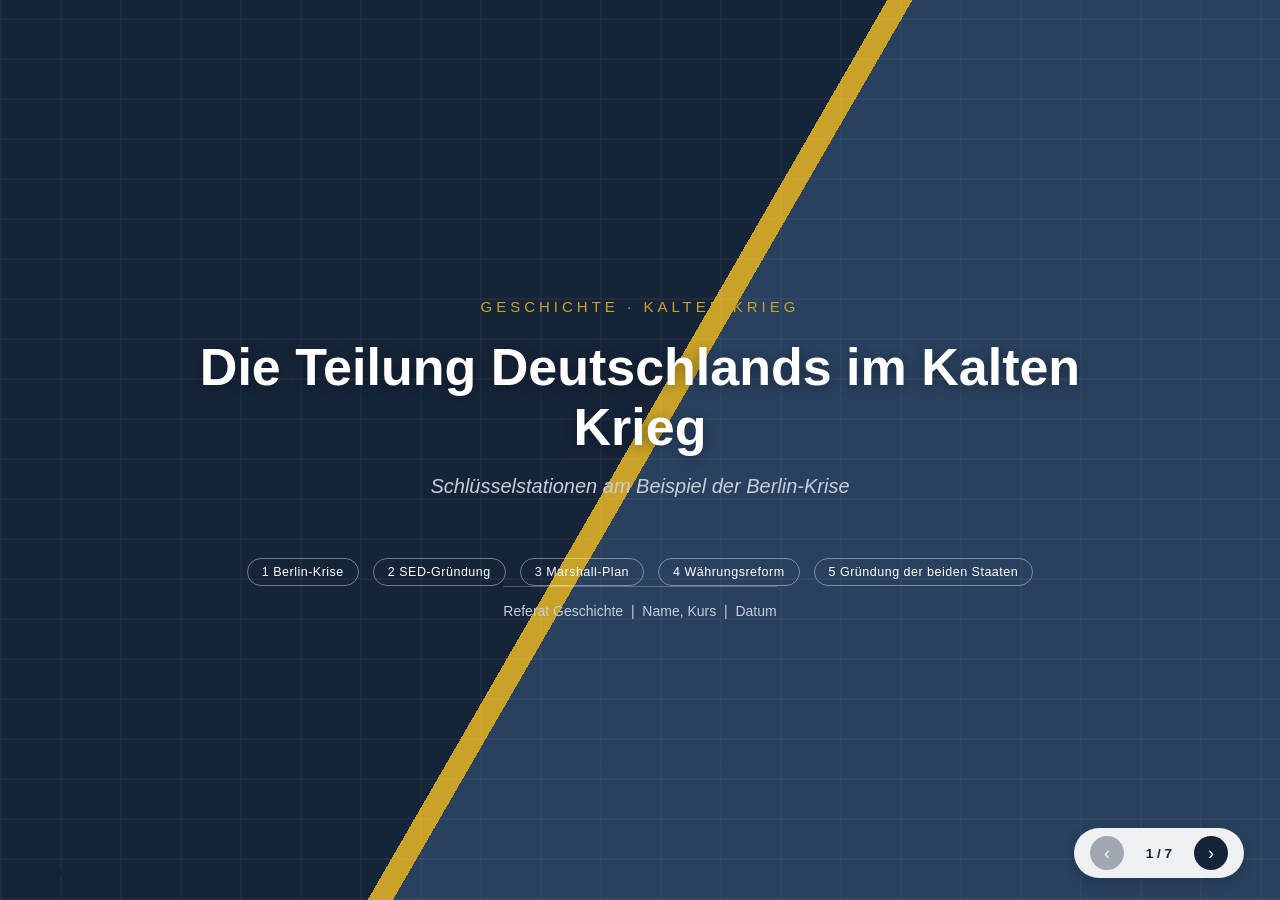
==== berlin-krise-praesentation.html @ c0ab1f92 "HTML-Präsentation zur Teilung Deutschlands / Berlin-Krise hinzufügen 7 Folien: Titel, Berlin-Krise a" ====
<!DOCTYPE html>
<html lang="de">
<head>
<meta charset="UTF-8">
<meta name="viewport" content="width=device-width, initial-scale=1.0">
<title>Die Teilung Deutschlands im Kalten Krieg</title>
<style>
  :root {
    --navy: #16243a;
    --navy-dark: #0d1626;
    --navy-light: #29405e;
    --grey: #eef1f5;
    --grey-mid: #c7ced9;
    --white: #ffffff;
    --gold: #c9a227;
    --red: #8c2f2f;
    --text-dark: #1c2733;
  }

  * { box-sizing: border-box; }

  html, body {
    margin: 0;
    padding: 0;
    height: 100%;
    font-family: "Segoe UI", "Helvetica Neue", Arial, sans-serif;
    background: var(--navy-dark);
    color: var(--text-dark);
    overflow: hidden;
  }

  .deck {
    position: relative;
    width: 100vw;
    height: 100vh;
  }

  .slide {
    position: absolute;
    inset: 0;
    display: none;
    flex-direction: column;
    background: var(--grey);
    padding: 0;
  }

  .slide.active {
    display: flex;
  }

  .slide-inner {
    flex: 1;
    display: flex;
    flex-direction: column;
    padding: 56px 80px 40px;
    overflow-y: auto;
  }

  /* ---------- Kicker / header ---------- */
  .kicker {
    font-size: 14px;
    letter-spacing: 3px;
    font-weight: 700;
    color: var(--gold);
    text-transform: uppercase;
    margin-bottom: 10px;
  }

  h1.slide-title {
    font-size: 36px;
    color: var(--navy);
    margin: 0 0 6px 0;
    font-weight: 700;
    border-left: 6px solid var(--gold);
    padding-left: 18px;
  }

  .subtitle {
    font-size: 17px;
    color: var(--navy-light);
    margin: 4px 0 28px 24px;
    font-style: italic;
  }

  .overview {
    font-size: 16.5px;
    line-height: 1.6;
    color: var(--text-dark);
    max-width: 980px;
    margin: 0 0 28px 0;
    background: var(--white);
    border-left: 4px solid var(--navy);
    padding: 18px 24px;
    border-radius: 4px;
    box-shadow: 0 2px 8px rgba(0,0,0,0.06);
  }

  /* ---------- Card grid ---------- */
  .card-grid {
    display: grid;
    grid-template-columns: repeat(2, 1fr);
    gap: 18px;
    flex: 1;
  }

  .card {
    background: var(--white);
    border-radius: 6px;
    padding: 18px 22px;
    box-shadow: 0 2px 10px rgba(0,0,0,0.08);
    border-top: 4px solid var(--navy);
  }

  .card h3 {
    margin: 0 0 10px 0;
    font-size: 18px;
    color: var(--navy);
    display: flex;
    align-items: center;
    gap: 8px;
  }

  .card h3::before {
    content: "";
    width: 8px;
    height: 8px;
    background: var(--gold);
    border-radius: 50%;
    flex-shrink: 0;
  }

  .card ul {
    margin: 0;
    padding-left: 18px;
    font-size: 14.5px;
    line-height: 1.55;
    color: var(--text-dark);
  }

  .card li { margin-bottom: 6px; }

  /* ---------- Title slide ---------- */
  #slide-1 .slide-inner {
    justify-content: center;
    align-items: center;
    text-align: center;
    position: relative;
    background: linear-gradient(120deg, var(--navy) 0%, var(--navy) 49.3%, var(--gold) 49.3%, var(--gold) 50.7%, var(--navy-light) 50.7%, var(--navy-light) 100%);
    color: var(--white);
    overflow: hidden;
  }

  #slide-1 .wall-deco {
    position: absolute;
    inset: 0;
    background-image:
      repeating-linear-gradient(0deg, rgba(255,255,255,0.04) 0px, rgba(255,255,255,0.04) 2px, transparent 2px, transparent 40px),
      repeating-linear-gradient(90deg, rgba(255,255,255,0.03) 0px, rgba(255,255,255,0.03) 2px, transparent 2px, transparent 60px);
    pointer-events: none;
  }

  #slide-1 .eyebrow {
    font-size: 15px;
    letter-spacing: 4px;
    text-transform: uppercase;
    color: var(--gold);
    margin-bottom: 22px;
    z-index: 1;
  }

  #slide-1 h1 {
    font-size: 52px;
    margin: 0 0 18px 0;
    font-weight: 800;
    max-width: 900px;
    z-index: 1;
    text-shadow: 0 2px 12px rgba(0,0,0,0.35);
  }

  #slide-1 .deck-subtitle {
    font-size: 20px;
    color: var(--grey-mid);
    margin-bottom: 50px;
    font-style: italic;
    z-index: 1;
  }

  #slide-1 .meta {
    font-size: 14px;
    color: var(--grey-mid);
    border-top: 1px solid rgba(255,255,255,0.25);
    padding-top: 16px;
    z-index: 1;
  }

  #slide-1 .stations-preview {
    display: flex;
    gap: 14px;
    margin-top: 10px;
    z-index: 1;
    flex-wrap: wrap;
    justify-content: center;
  }

  #slide-1 .stations-preview span {
    border: 1px solid rgba(255,255,255,0.4);
    padding: 6px 14px;
    border-radius: 20px;
    font-size: 12.5px;
    letter-spacing: 0.5px;
  }

  /* ---------- Sources slide ---------- */
  #slide-7 .source-list {
    list-style: none;
    margin: 0;
    padding: 0;
    max-width: 880px;
  }

  #slide-7 .source-list li {
    background: var(--white);
    border-left: 4px solid var(--navy);
    padding: 14px 20px;
    margin-bottom: 14px;
    border-radius: 4px;
    box-shadow: 0 2px 8px rgba(0,0,0,0.06);
    font-size: 15px;
    line-height: 1.5;
  }

  #slide-7 .source-list li strong {
    color: var(--navy);
  }

  /* ---------- Station number badge ---------- */
  .station-badge {
    position: absolute;
    top: 40px;
    right: 60px;
    font-size: 110px;
    font-weight: 800;
    color: var(--navy);
    opacity: 0.07;
    line-height: 1;
    user-select: none;
  }

  /* ---------- Controls ---------- */
  .controls {
    position: fixed;
    bottom: 22px;
    right: 36px;
    display: flex;
    align-items: center;
    gap: 14px;
    background: rgba(255,255,255,0.92);
    padding: 8px 16px;
    border-radius: 30px;
    box-shadow: 0 4px 14px rgba(0,0,0,0.18);
    z-index: 50;
  }

  .controls button {
    width: 34px;
    height: 34px;
    border-radius: 50%;
    border: none;
    background: var(--navy);
    color: var(--white);
    font-size: 18px;
    cursor: pointer;
    display: flex;
    align-items: center;
    justify-content: center;
    transition: background 0.15s ease;
  }

  .controls button:hover { background: var(--navy-light); }
  .controls button:disabled { opacity: 0.35; cursor: not-allowed; }

  #counter {
    font-size: 13.5px;
    color: var(--navy);
    font-weight: 600;
    min-width: 42px;
    text-align: center;
  }

  .dots {
    position: fixed;
    bottom: 22px;
    left: 36px;
    display: flex;
    gap: 8px;
    z-index: 50;
  }

  .dots button {
    width: 10px;
    height: 10px;
    border-radius: 50%;
    border: none;
    background: rgba(22,36,58,0.25);
    cursor: pointer;
    padding: 0;
  }

  .dots button.active {
    background: var(--navy);
    width: 26px;
    border-radius: 6px;
  }

  @media (max-width: 900px) {
    .card-grid { grid-template-columns: 1fr; }
    .slide-inner { padding: 36px 28px 30px; }
    #slide-1 h1 { font-size: 34px; }
  }
</style>
</head>
<body>

<div class="deck">

  <!-- 1. TITEL -->
  <section class="slide active" id="slide-1">
    <div class="slide-inner">
      <div class="wall-deco"></div>
      <div class="eyebrow">Geschichte &middot; Kalter Krieg</div>
      <h1>Die Teilung Deutschlands im Kalten Krieg</h1>
      <div class="deck-subtitle">Schlüsselstationen am Beispiel der Berlin-Krise</div>
      <div class="stations-preview">
        <span>1 Berlin-Krise</span>
        <span>2 SED-Gründung</span>
        <span>3 Marshall-Plan</span>
        <span>4 Währungsreform</span>
        <span>5 Gründung der beiden Staaten</span>
      </div>
      <div class="meta">Referat Geschichte &nbsp;|&nbsp; Name, Kurs &nbsp;|&nbsp; Datum</div>
    </div>
  </section>

  <!-- 2. SCHLÜSSELSTATION 1 – BERLIN-KRISE -->
  <section class="slide" id="slide-2">
    <div class="slide-inner">
      <div class="station-badge">01</div>
      <div class="kicker">1. Schlüsselstation</div>
      <h1 class="slide-title">Die Berlin-Krise</h1>
      <p class="subtitle">Was war die Berlin-Krise?</p>
      <p class="overview">
        Die Berlin-Krise war ein zentraler Konflikt des Kalten Krieges, bei dem die Sowjetunion im Juni 1948
        alle Land- und Wasserwege nach West-Berlin sperrte, um die Westmächte aus der Stadt zu drängen.
        Die Westalliierten antworteten mit einer historischen Luftbrücke und bewiesen damit ihre
        Entschlossenheit, West-Berlin zu halten. Die Krise verdeutlichte die tiefe Spaltung zwischen Ost
        und West und gilt als ein erster großer Machtkampf des Kalten Krieges.
      </p>
      <div class="card-grid">
        <div class="card">
          <h3>Ursache</h3>
          <ul>
            <li>Berlin lag mitten in der sowjetischen Besatzungszone – die Westmächte konnten die Stadt nur über Korridore erreichen</li>
            <li>Die Einführung der Westmark war für die Sowjetunion eine Provokation</li>
          </ul>
        </div>
        <div class="card">
          <h3>Die Blockade</h3>
          <ul>
            <li>Ab Juni 1948 sperrte die Sowjetunion alle Land- und Wasserwege nach West-Berlin</li>
            <li>Menschen konnten nicht reisen, Waren nicht geliefert werden</li>
          </ul>
        </div>
        <div class="card">
          <h3>Die Luftbrücke</h3>
          <ul>
            <li>Die USA und Großbritannien richteten eine Luftbrücke ein</li>
            <li>11 Monate lang versorgten sogenannte „Rosinenbomber" die Stadt aus der Luft mit Lebensmitteln und Gütern</li>
            <li>Erst im Mai 1949 gab die Sowjetunion die Blockade auf</li>
          </ul>
        </div>
        <div class="card">
          <h3>Ende des Alliierten Kontrollrats</h3>
          <ul>
            <li>Unter dem Druck der Krise verließen die Sowjets den Alliierten Kontrollrat</li>
            <li>Damit war eine gemeinsame Verwaltung ganz Deutschlands endgültig gescheitert</li>
          </ul>
        </div>
      </div>
    </div>
  </section>

  <!-- 3. SCHLÜSSELSTATION 2 – SED-GRÜNDUNG -->
  <section class="slide" id="slide-3">
    <div class="slide-inner">
      <div class="station-badge">02</div>
      <div class="kicker">2. Schlüsselstation</div>
      <h1 class="slide-title">Die Gründung der SED</h1>
      <p class="overview">
        Die Sozialistische Einheitspartei Deutschlands (SED) entstand im April 1946 aus dem Zusammenschluss
        von KPD und SPD in der sowjetischen Besatzungszone. Die Vereinigung erfolgte unter starkem Druck der
        sowjetischen Besatzungsmacht und wird daher oft als „Zwangsvereinigung" bezeichnet. Die SED wurde zur
        dominierenden Partei in der SBZ und später in der DDR.
      </p>
      <div class="card-grid">
        <div class="card">
          <h3>Ausgangslage</h3>
          <ul>
            <li>Nach 1945 Zulassung mehrerer Parteien in der SBZ: KPD, SPD, CDU, LDPD</li>
            <li>Sowjetische Besatzungsmacht (SMAD) fördert gezielt eine kommunistisch geprägte Einheitspartei</li>
          </ul>
        </div>
        <div class="card">
          <h3>Die Zwangsvereinigung</h3>
          <ul>
            <li>Im April 1946 Zusammenschluss von KPD und SPD zur SED unter sowjetischem Druck</li>
            <li>Viele Sozialdemokraten lehnten die Vereinigung ab, hatten aber kaum eine Wahl</li>
          </ul>
        </div>
        <div class="card">
          <h3>Führung</h3>
          <ul>
            <li>Wilhelm Pieck (KPD) und Otto Grotewohl (SPD) als formal gleichberechtigte Vorsitzende</li>
            <li>Walter Ulbricht gewinnt zunehmend Einfluss und Macht innerhalb der Partei</li>
          </ul>
        </div>
        <div class="card">
          <h3>Folgen</h3>
          <ul>
            <li>Entstehung einer sowjetisch geprägten Einheitspartei als zentrales Machtinstrument</li>
            <li>Grundstein für das spätere Einparteiensystem der DDR</li>
            <li>Weitere politische Polarisierung zwischen Ost und West</li>
          </ul>
        </div>
      </div>
    </div>
  </section>

  <!-- 4. SCHLÜSSELSTATION 3 – MARSHALL-PLAN -->
  <section class="slide" id="slide-4">
    <div class="slide-inner">
      <div class="station-badge">03</div>
      <div class="kicker">3. Schlüsselstation</div>
      <h1 class="slide-title">Der Marshall-Plan</h1>
      <p class="overview">
        Der Marshall-Plan war ein US-amerikanisches Wirtschaftshilfeprogramm, das 1947 von Außenminister
        George Marshall vorgeschlagen wurde, um den wirtschaftlichen Wiederaufbau Europas nach dem Zweiten
        Weltkrieg zu fördern und die Verbreitung des Kommunismus einzudämmen.
      </p>
      <div class="card-grid">
        <div class="card">
          <h3>Ziele</h3>
          <ul>
            <li>Wiederaufbau der europäischen Wirtschaft nach dem Krieg</li>
            <li>Stabilisierung demokratischer Strukturen in Westeuropa</li>
            <li>Eindämmung des Kommunismus ("Containment"-Politik der USA)</li>
          </ul>
        </div>
        <div class="card">
          <h3>Umfang</h3>
          <ul>
            <li>Rund 13 Milliarden US-Dollar Wirtschaftshilfe zwischen 1948 und 1952</li>
            <li>Empfänger: 16 westeuropäische Staaten, darunter die Westzonen Deutschlands</li>
          </ul>
        </div>
        <div class="card">
          <h3>Reaktion der Sowjetunion</h3>
          <ul>
            <li>Ablehnung des Plans für sich selbst und die osteuropäischen Staaten</li>
            <li>Verbot der Teilnahme auch für die sowjetische Besatzungszone</li>
          </ul>
        </div>
        <div class="card">
          <h3>Folgen</h3>
          <ul>
            <li>Wirtschaftlicher Aufschwung im Westen als Grundlage des späteren „Wirtschaftswunders"</li>
            <li>Vertiefte wirtschaftliche und politische Spaltung zwischen West und Ost</li>
          </ul>
        </div>
      </div>
    </div>
  </section>

  <!-- 5. SCHLÜSSELSTATION 4 – WÄHRUNGSREFORM -->
  <section class="slide" id="slide-5">
    <div class="slide-inner">
      <div class="station-badge">04</div>
      <div class="kicker">4. Schlüsselstation</div>
      <h1 class="slide-title">Die Währungsreform</h1>
      <p class="overview">
        Am 20./21. Juni 1948 führten die Westalliierten in den Westzonen die Deutsche Mark ein und lösten
        damit die alte Reichsmark ab. Die Währungsreform sollte die Wirtschaft stabilisieren – sie hatte
        jedoch zugleich erhebliche politische Sprengkraft und war der direkte Auslöser der Berlin-Krise.
      </p>
      <div class="card-grid">
        <div class="card">
          <h3>Wann und wo?</h3>
          <ul>
            <li>Am 21. Juni 1948 in den westlichen Besatzungszonen (dem späteren Westdeutschland)</li>
            <li>Die Deutsche Mark (DM) ersetzte die alte Reichsmark</li>
          </ul>
        </div>
        <div class="card">
          <h3>Unmittelbare Folge</h3>
          <ul>
            <li>Geschäfte füllten sich schnell wieder mit Waren</li>
            <li>Der Schwarzmarkt verlor schlagartig seine Bedeutung</li>
          </ul>
        </div>
        <div class="card">
          <h3>Politische Auswirkung</h3>
          <ul>
            <li>Westmächte trieben damit indirekt die Gründung eines eigenen westdeutschen Staates voran – ohne die sowjetische Zone</li>
          </ul>
        </div>
        <div class="card">
          <h3>Reaktion der Sowjetunion</h3>
          <ul>
            <li>Gegenreform: Die Sowjetunion zog nach und führte eine eigene Währungsreform in ihrer Zone (SBZ) ein</li>
            <li>Ab dem 24. Juni 1948 blockierte die Sowjetunion als Reaktion alle Zufahrtswege nach West-Berlin – Beginn der Berlin-Blockade</li>
          </ul>
        </div>
      </div>
    </div>
  </section>

  <!-- 6. SCHLÜSSELSITUATION 5 – GRÜNDUNG DER BEIDEN DEUTSCHEN STAATEN -->
  <section class="slide" id="slide-6">
    <div class="slide-inner">
      <div class="station-badge">05</div>
      <div class="kicker">5. Schlüsselsituation</div>
      <h1 class="slide-title">Die Gründung der beiden deutschen Staaten</h1>
      <p class="overview">
        1949 endete der Weg der deutschen Teilung formal mit der Gründung zweier deutscher Staaten: der
        Bundesrepublik Deutschland im Westen und der Deutschen Demokratischen Republik im Osten. Aus der
        provisorischen Besatzungsordnung wurden zwei souveräne, ideologisch gegensätzliche Staaten.
      </p>
      <div class="card-grid">
        <div class="card">
          <h3>Parlamentarischer Rat</h3>
          <ul>
            <li>1948/49 in Bonn unter dem Vorsitz von Konrad Adenauer</li>
            <li>Ausarbeitung des Grundgesetzes für die Westzonen</li>
          </ul>
        </div>
        <div class="card">
          <h3>Gründung der BRD</h3>
          <ul>
            <li>Verkündung des Grundgesetzes am 23. Mai 1949</li>
            <li>Demokratisch-föderale Verfassung nach westlichem Vorbild</li>
          </ul>
        </div>
        <div class="card">
          <h3>Gründung der DDR</h3>
          <ul>
            <li>Gründung am 7. Oktober 1949 nach sowjetischem Vorbild</li>
            <li>Zentralistisch organisiert, SED als führende Staatspartei</li>
          </ul>
        </div>
        <div class="card">
          <h3>Folgen</h3>
          <ul>
            <li>Die deutsche Teilung ist staatlich vollzogen – zwei deutsche Staaten mit gegensätzlichen Gesellschaftssystemen</li>
            <li>Beginn von über 40 Jahren getrennter deutscher Geschichte</li>
          </ul>
        </div>
      </div>
    </div>
  </section>

  <!-- 7. QUELLEN -->
  <section class="slide" id="slide-7">
    <div class="slide-inner">
      <div class="kicker">Abschluss</div>
      <h1 class="slide-title">Quellen</h1>
      <ul class="source-list">
        <li><strong>Geschichtsschulbuch</strong> – Kapitel „Die Teilung: Deutschland im Sog der Weltpolitik", Schlüsselstationen 1–5 (Gründung der SED, Marshall-Plan, Währungsreform, Berlin-Krise, Gründung der beiden deutschen Staaten)</li>
        <li><strong>Eigene Unterrichts- und Lernnotizen</strong> – u.a. zur Besatzungspolitik 1945–1948 und zur Währungsreform</li>
        <li><strong>Ergänzendes historisches Fachwissen</strong> – allgemein zugängliche Inhalte zum Kalten Krieg und zur deutschen Teilungsgeschichte</li>
      </ul>
    </div>
  </section>

</div>

<div class="dots" id="dots"></div>
<div class="controls">
  <button id="prevBtn" aria-label="Vorherige Folie">‹</button>
  <span id="counter">1 / 7</span>
  <button id="nextBtn" aria-label="Nächste Folie">›</button>
</div>

<script>
  const slides = Array.from(document.querySelectorAll('.slide'));
  const total = slides.length;
  let current = 0;

  const counterEl = document.getElementById('counter');
  const prevBtn = document.getElementById('prevBtn');
  const nextBtn = document.getElementById('nextBtn');
  const dotsContainer = document.getElementById('dots');

  slides.forEach((_, i) => {
    const dot = document.createElement('button');
    dot.addEventListener('click', () => goTo(i));
    dotsContainer.appendChild(dot);
  });

  function render() {
    slides.forEach((s, i) => s.classList.toggle('active', i === current));
    counterEl.textContent = `${current + 1} / ${total}`;
    prevBtn.disabled = current === 0;
    nextBtn.disabled = current === total - 1;
    Array.from(dotsContainer.children).forEach((d, i) => d.classList.toggle('active', i === current));
  }

  function goTo(index) {
    current = Math.max(0, Math.min(total - 1, index));
    render();
  }

  prevBtn.addEventListener('click', () => goTo(current - 1));
  nextBtn.addEventListener('click', () => goTo(current + 1));

  document.addEventListener('keydown', (e) => {
    if (e.key === 'ArrowRight' || e.key === 'PageDown' || e.key === ' ') goTo(current + 1);
    if (e.key === 'ArrowLeft' || e.key === 'PageUp') goTo(current - 1);
    if (e.key === 'Home') goTo(0);
    if (e.key === 'End') goTo(total - 1);
  });

  render();
</script>

</body>
</html>
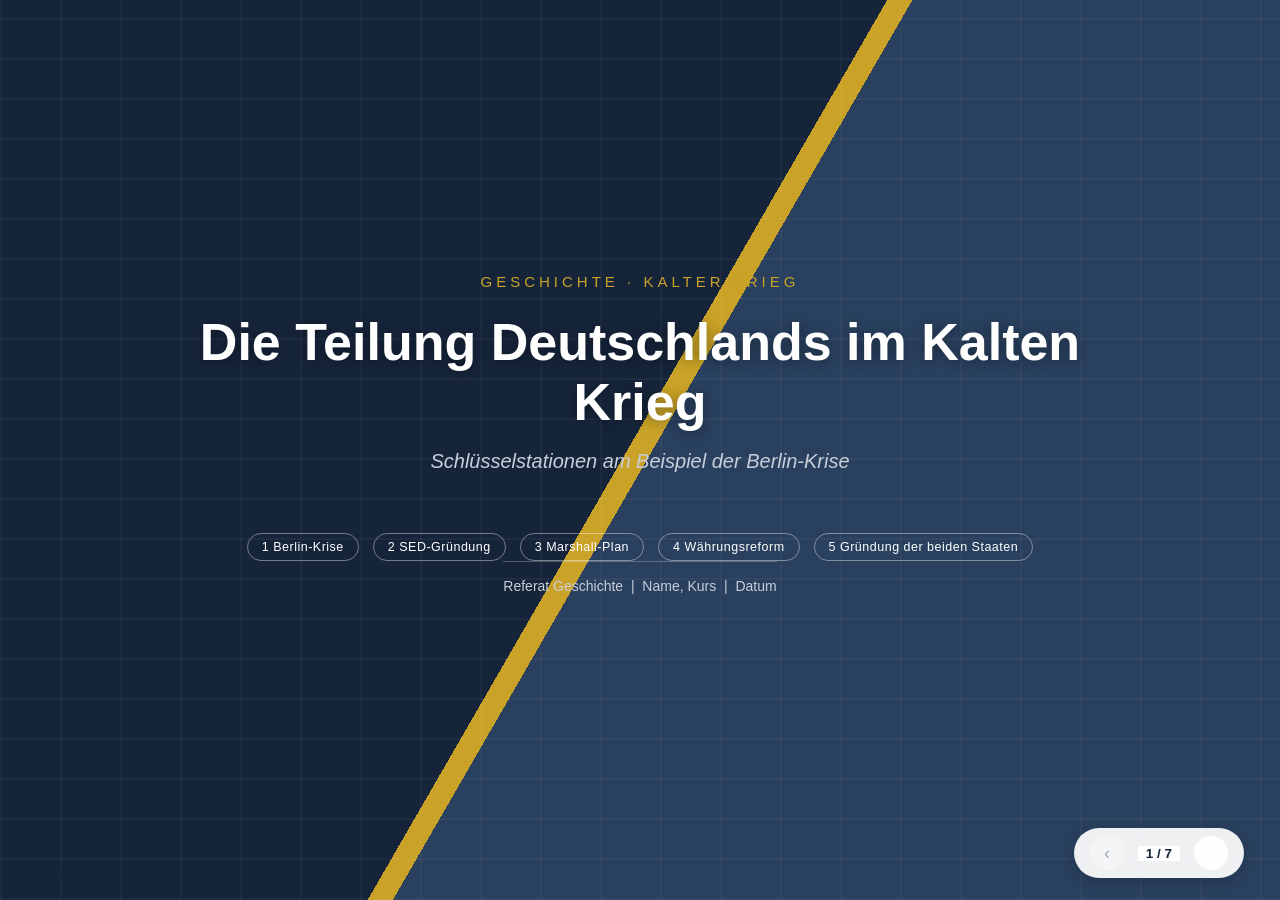
==== commit b0efa9ed: "Präsentation: Navigation ohne JavaScript per Anker-Links umbauen Vorherige Version hängte für Folien" ====
--- a/berlin-krise-praesentation.html
+++ b/berlin-krise-praesentation.html
@@ -26,33 +26,26 @@
     font-family: "Segoe UI", "Helvetica Neue", Arial, sans-serif;
     background: var(--navy-dark);
     color: var(--text-dark);
-    overflow: hidden;
-  }
-
-  .deck {
-    position: relative;
-    width: 100vw;
-    height: 100vh;
   }
 
   .slide {
-    position: absolute;
+    position: fixed;
     inset: 0;
     display: none;
     flex-direction: column;
     background: var(--grey);
-    padding: 0;
-  }
-
-  .slide.active {
-    display: flex;
-  }
+  }
+
+  /* Folie 1 ist die Standardansicht, solange kein anderer Anker (#slide-N) aktiv ist */
+  .slide:first-of-type { display: flex; }
+  .slide:target { display: flex; }
+  .slide:target ~ .slide:first-of-type { display: none; }
 
   .slide-inner {
     flex: 1;
     display: flex;
     flex-direction: column;
-    padding: 56px 80px 40px;
+    padding: 56px 80px 90px;
     overflow-y: auto;
   }
 
@@ -210,6 +203,11 @@
     letter-spacing: 0.5px;
   }
 
+  #slide-1 .controls .nav-btn,
+  #slide-1 .controls .counter {
+    background: rgba(255,255,255,0.95);
+  }
+
   /* ---------- Sources slide ---------- */
   #slide-7 .source-list {
     list-style: none;
@@ -246,7 +244,7 @@
     user-select: none;
   }
 
-  /* ---------- Controls ---------- */
+  /* ---------- Navigation (reine HTML/CSS-Links, funktioniert ohne JavaScript) ---------- */
   .controls {
     position: fixed;
     bottom: 22px;
@@ -261,7 +259,7 @@
     z-index: 50;
   }
 
-  .controls button {
+  .controls .nav-btn {
     width: 34px;
     height: 34px;
     border-radius: 50%;
@@ -273,13 +271,17 @@
     display: flex;
     align-items: center;
     justify-content: center;
-    transition: background 0.15s ease;
-  }
-
-  .controls button:hover { background: var(--navy-light); }
-  .controls button:disabled { opacity: 0.35; cursor: not-allowed; }
-
-  #counter {
+    text-decoration: none;
+  }
+
+  .controls .nav-btn.disabled {
+    opacity: 0.35;
+    cursor: default;
+    background: var(--grey-mid);
+    color: var(--navy);
+  }
+
+  .controls .counter {
     font-size: 13.5px;
     color: var(--navy);
     font-weight: 600;
@@ -296,17 +298,15 @@
     z-index: 50;
   }
 
-  .dots button {
+  .dots .dot {
     width: 10px;
     height: 10px;
     border-radius: 50%;
-    border: none;
     background: rgba(22,36,58,0.25);
-    cursor: pointer;
-    padding: 0;
-  }
-
-  .dots button.active {
+    display: inline-block;
+  }
+
+  .dots .dot.active {
     background: var(--navy);
     width: 26px;
     border-radius: 6px;
@@ -314,53 +314,63 @@
 
   @media (max-width: 900px) {
     .card-grid { grid-template-columns: 1fr; }
-    .slide-inner { padding: 36px 28px 30px; }
+    .slide-inner { padding: 36px 28px 90px; }
     #slide-1 h1 { font-size: 34px; }
   }
 </style>
 </head>
 <body>
 
-<div class="deck">
-
-  <!-- 1. TITEL -->
-  <section class="slide active" id="slide-1">
+  <section class="slide title-slide" id="slide-1">
     <div class="slide-inner">
       <div class="wall-deco"></div>
       <div class="eyebrow">Geschichte &middot; Kalter Krieg</div>
       <h1>Die Teilung Deutschlands im Kalten Krieg</h1>
-      <div class="deck-subtitle">Schlüsselstationen am Beispiel der Berlin-Krise</div>
+      <div class="deck-subtitle">Schl&uuml;sselstationen am Beispiel der Berlin-Krise</div>
       <div class="stations-preview">
         <span>1 Berlin-Krise</span>
-        <span>2 SED-Gründung</span>
+        <span>2 SED-Gr&uuml;ndung</span>
         <span>3 Marshall-Plan</span>
-        <span>4 Währungsreform</span>
-        <span>5 Gründung der beiden Staaten</span>
+        <span>4 W&auml;hrungsreform</span>
+        <span>5 Gr&uuml;ndung der beiden Staaten</span>
       </div>
       <div class="meta">Referat Geschichte &nbsp;|&nbsp; Name, Kurs &nbsp;|&nbsp; Datum</div>
     </div>
+      <div class="dots">
+        <a href="#slide-1" class="dot active" aria-label="Folie 1"></a>
+        <a href="#slide-2" class="dot" aria-label="Folie 2"></a>
+        <a href="#slide-3" class="dot" aria-label="Folie 3"></a>
+        <a href="#slide-4" class="dot" aria-label="Folie 4"></a>
+        <a href="#slide-5" class="dot" aria-label="Folie 5"></a>
+        <a href="#slide-6" class="dot" aria-label="Folie 6"></a>
+        <a href="#slide-7" class="dot" aria-label="Folie 7"></a>
+      </div>
+      <div class="controls">
+        <span class="nav-btn disabled" aria-hidden="true">&lsaquo;</span>
+        <span class="counter">1 / 7</span>
+        <a href="#slide-2" class="nav-btn" aria-label="N&auml;chste Folie">&rsaquo;</a>
+      </div>
   </section>
 
-  <!-- 2. SCHLÜSSELSTATION 1 – BERLIN-KRISE -->
   <section class="slide" id="slide-2">
     <div class="slide-inner">
       <div class="station-badge">01</div>
-      <div class="kicker">1. Schlüsselstation</div>
+      <div class="kicker">1. Schl&uuml;sselstation</div>
       <h1 class="slide-title">Die Berlin-Krise</h1>
       <p class="subtitle">Was war die Berlin-Krise?</p>
       <p class="overview">
         Die Berlin-Krise war ein zentraler Konflikt des Kalten Krieges, bei dem die Sowjetunion im Juni 1948
-        alle Land- und Wasserwege nach West-Berlin sperrte, um die Westmächte aus der Stadt zu drängen.
-        Die Westalliierten antworteten mit einer historischen Luftbrücke und bewiesen damit ihre
+        alle Land- und Wasserwege nach West-Berlin sperrte, um die Westm&auml;chte aus der Stadt zu dr&auml;ngen.
+        Die Westalliierten antworteten mit einer historischen Luftbr&uuml;cke und bewiesen damit ihre
         Entschlossenheit, West-Berlin zu halten. Die Krise verdeutlichte die tiefe Spaltung zwischen Ost
-        und West und gilt als ein erster großer Machtkampf des Kalten Krieges.
+        und West und gilt als ein erster gro&szlig;er Machtkampf des Kalten Krieges.
       </p>
       <div class="card-grid">
         <div class="card">
           <h3>Ursache</h3>
           <ul>
-            <li>Berlin lag mitten in der sowjetischen Besatzungszone – die Westmächte konnten die Stadt nur über Korridore erreichen</li>
-            <li>Die Einführung der Westmark war für die Sowjetunion eine Provokation</li>
+            <li>Berlin lag mitten in der sowjetischen Besatzungszone &ndash; die Westm&auml;chte konnten die Stadt nur &uuml;ber Korridore erreichen</li>
+            <li>Die Einf&uuml;hrung der Westmark war f&uuml;r die Sowjetunion eine Provokation</li>
           </ul>
         </div>
         <div class="card">
@@ -371,42 +381,55 @@
           </ul>
         </div>
         <div class="card">
-          <h3>Die Luftbrücke</h3>
-          <ul>
-            <li>Die USA und Großbritannien richteten eine Luftbrücke ein</li>
-            <li>11 Monate lang versorgten sogenannte „Rosinenbomber" die Stadt aus der Luft mit Lebensmitteln und Gütern</li>
+          <h3>Die Luftbr&uuml;cke</h3>
+          <ul>
+            <li>Die USA und Gro&szlig;britannien richteten eine Luftbr&uuml;cke ein</li>
+            <li>11 Monate lang versorgten sogenannte &bdquo;Rosinenbomber&ldquo; die Stadt aus der Luft mit Lebensmitteln und G&uuml;tern</li>
             <li>Erst im Mai 1949 gab die Sowjetunion die Blockade auf</li>
           </ul>
         </div>
         <div class="card">
           <h3>Ende des Alliierten Kontrollrats</h3>
           <ul>
-            <li>Unter dem Druck der Krise verließen die Sowjets den Alliierten Kontrollrat</li>
-            <li>Damit war eine gemeinsame Verwaltung ganz Deutschlands endgültig gescheitert</li>
+            <li>Unter dem Druck der Krise verlie&szlig;en die Sowjets den Alliierten Kontrollrat</li>
+            <li>Damit war eine gemeinsame Verwaltung ganz Deutschlands endg&uuml;ltig gescheitert</li>
           </ul>
         </div>
       </div>
     </div>
+      <div class="dots">
+        <a href="#slide-1" class="dot" aria-label="Folie 1"></a>
+        <a href="#slide-2" class="dot active" aria-label="Folie 2"></a>
+        <a href="#slide-3" class="dot" aria-label="Folie 3"></a>
+        <a href="#slide-4" class="dot" aria-label="Folie 4"></a>
+        <a href="#slide-5" class="dot" aria-label="Folie 5"></a>
+        <a href="#slide-6" class="dot" aria-label="Folie 6"></a>
+        <a href="#slide-7" class="dot" aria-label="Folie 7"></a>
+      </div>
+      <div class="controls">
+        <a href="#slide-1" class="nav-btn" aria-label="Vorherige Folie">&lsaquo;</a>
+        <span class="counter">2 / 7</span>
+        <a href="#slide-3" class="nav-btn" aria-label="N&auml;chste Folie">&rsaquo;</a>
+      </div>
   </section>
 
-  <!-- 3. SCHLÜSSELSTATION 2 – SED-GRÜNDUNG -->
   <section class="slide" id="slide-3">
     <div class="slide-inner">
       <div class="station-badge">02</div>
-      <div class="kicker">2. Schlüsselstation</div>
-      <h1 class="slide-title">Die Gründung der SED</h1>
+      <div class="kicker">2. Schl&uuml;sselstation</div>
+      <h1 class="slide-title">Die Gr&uuml;ndung der SED</h1>
       <p class="overview">
         Die Sozialistische Einheitspartei Deutschlands (SED) entstand im April 1946 aus dem Zusammenschluss
         von KPD und SPD in der sowjetischen Besatzungszone. Die Vereinigung erfolgte unter starkem Druck der
-        sowjetischen Besatzungsmacht und wird daher oft als „Zwangsvereinigung" bezeichnet. Die SED wurde zur
-        dominierenden Partei in der SBZ und später in der DDR.
+        sowjetischen Besatzungsmacht und wird daher oft als &bdquo;Zwangsvereinigung&ldquo; bezeichnet. Die SED wurde zur
+        dominierenden Partei in der SBZ und sp&auml;ter in der DDR.
       </p>
       <div class="card-grid">
         <div class="card">
           <h3>Ausgangslage</h3>
           <ul>
             <li>Nach 1945 Zulassung mehrerer Parteien in der SBZ: KPD, SPD, CDU, LDPD</li>
-            <li>Sowjetische Besatzungsmacht (SMAD) fördert gezielt eine kommunistisch geprägte Einheitspartei</li>
+            <li>Sowjetische Besatzungsmacht (SMAD) f&ouml;rdert gezielt eine kommunistisch gepr&auml;gte Einheitspartei</li>
           </ul>
         </div>
         <div class="card">
@@ -417,7 +440,7 @@
           </ul>
         </div>
         <div class="card">
-          <h3>Führung</h3>
+          <h3>F&uuml;hrung</h3>
           <ul>
             <li>Wilhelm Pieck (KPD) und Otto Grotewohl (SPD) als formal gleichberechtigte Vorsitzende</li>
             <li>Walter Ulbricht gewinnt zunehmend Einfluss und Macht innerhalb der Partei</li>
@@ -426,209 +449,243 @@
         <div class="card">
           <h3>Folgen</h3>
           <ul>
-            <li>Entstehung einer sowjetisch geprägten Einheitspartei als zentrales Machtinstrument</li>
-            <li>Grundstein für das spätere Einparteiensystem der DDR</li>
+            <li>Entstehung einer sowjetisch gepr&auml;gten Einheitspartei als zentrales Machtinstrument</li>
+            <li>Grundstein f&uuml;r das sp&auml;tere Einparteiensystem der DDR</li>
             <li>Weitere politische Polarisierung zwischen Ost und West</li>
           </ul>
         </div>
       </div>
     </div>
+      <div class="dots">
+        <a href="#slide-1" class="dot" aria-label="Folie 1"></a>
+        <a href="#slide-2" class="dot" aria-label="Folie 2"></a>
+        <a href="#slide-3" class="dot active" aria-label="Folie 3"></a>
+        <a href="#slide-4" class="dot" aria-label="Folie 4"></a>
+        <a href="#slide-5" class="dot" aria-label="Folie 5"></a>
+        <a href="#slide-6" class="dot" aria-label="Folie 6"></a>
+        <a href="#slide-7" class="dot" aria-label="Folie 7"></a>
+      </div>
+      <div class="controls">
+        <a href="#slide-2" class="nav-btn" aria-label="Vorherige Folie">&lsaquo;</a>
+        <span class="counter">3 / 7</span>
+        <a href="#slide-4" class="nav-btn" aria-label="N&auml;chste Folie">&rsaquo;</a>
+      </div>
   </section>
 
-  <!-- 4. SCHLÜSSELSTATION 3 – MARSHALL-PLAN -->
   <section class="slide" id="slide-4">
     <div class="slide-inner">
       <div class="station-badge">03</div>
-      <div class="kicker">3. Schlüsselstation</div>
+      <div class="kicker">3. Schl&uuml;sselstation</div>
       <h1 class="slide-title">Der Marshall-Plan</h1>
       <p class="overview">
-        Der Marshall-Plan war ein US-amerikanisches Wirtschaftshilfeprogramm, das 1947 von Außenminister
+        Der Marshall-Plan war ein US-amerikanisches Wirtschaftshilfeprogramm, das 1947 von Au&szlig;enminister
         George Marshall vorgeschlagen wurde, um den wirtschaftlichen Wiederaufbau Europas nach dem Zweiten
-        Weltkrieg zu fördern und die Verbreitung des Kommunismus einzudämmen.
+        Weltkrieg zu f&ouml;rdern und die Verbreitung des Kommunismus einzud&auml;mmen.
       </p>
       <div class="card-grid">
         <div class="card">
           <h3>Ziele</h3>
           <ul>
-            <li>Wiederaufbau der europäischen Wirtschaft nach dem Krieg</li>
+            <li>Wiederaufbau der europ&auml;ischen Wirtschaft nach dem Krieg</li>
             <li>Stabilisierung demokratischer Strukturen in Westeuropa</li>
-            <li>Eindämmung des Kommunismus ("Containment"-Politik der USA)</li>
+            <li>Eind&auml;mmung des Kommunismus ("Containment"-Politik der USA)</li>
           </ul>
         </div>
         <div class="card">
           <h3>Umfang</h3>
           <ul>
             <li>Rund 13 Milliarden US-Dollar Wirtschaftshilfe zwischen 1948 und 1952</li>
-            <li>Empfänger: 16 westeuropäische Staaten, darunter die Westzonen Deutschlands</li>
+            <li>Empf&auml;nger: 16 westeurop&auml;ische Staaten, darunter die Westzonen Deutschlands</li>
           </ul>
         </div>
         <div class="card">
           <h3>Reaktion der Sowjetunion</h3>
           <ul>
-            <li>Ablehnung des Plans für sich selbst und die osteuropäischen Staaten</li>
-            <li>Verbot der Teilnahme auch für die sowjetische Besatzungszone</li>
+            <li>Ablehnung des Plans f&uuml;r sich selbst und die osteurop&auml;ischen Staaten</li>
+            <li>Verbot der Teilnahme auch f&uuml;r die sowjetische Besatzungszone</li>
           </ul>
         </div>
         <div class="card">
           <h3>Folgen</h3>
           <ul>
-            <li>Wirtschaftlicher Aufschwung im Westen als Grundlage des späteren „Wirtschaftswunders"</li>
+            <li>Wirtschaftlicher Aufschwung im Westen als Grundlage des sp&auml;teren &bdquo;Wirtschaftswunders&ldquo;</li>
             <li>Vertiefte wirtschaftliche und politische Spaltung zwischen West und Ost</li>
           </ul>
         </div>
       </div>
     </div>
+      <div class="dots">
+        <a href="#slide-1" class="dot" aria-label="Folie 1"></a>
+        <a href="#slide-2" class="dot" aria-label="Folie 2"></a>
+        <a href="#slide-3" class="dot" aria-label="Folie 3"></a>
+        <a href="#slide-4" class="dot active" aria-label="Folie 4"></a>
+        <a href="#slide-5" class="dot" aria-label="Folie 5"></a>
+        <a href="#slide-6" class="dot" aria-label="Folie 6"></a>
+        <a href="#slide-7" class="dot" aria-label="Folie 7"></a>
+      </div>
+      <div class="controls">
+        <a href="#slide-3" class="nav-btn" aria-label="Vorherige Folie">&lsaquo;</a>
+        <span class="counter">4 / 7</span>
+        <a href="#slide-5" class="nav-btn" aria-label="N&auml;chste Folie">&rsaquo;</a>
+      </div>
   </section>
 
-  <!-- 5. SCHLÜSSELSTATION 4 – WÄHRUNGSREFORM -->
   <section class="slide" id="slide-5">
     <div class="slide-inner">
       <div class="station-badge">04</div>
-      <div class="kicker">4. Schlüsselstation</div>
-      <h1 class="slide-title">Die Währungsreform</h1>
+      <div class="kicker">4. Schl&uuml;sselstation</div>
+      <h1 class="slide-title">Die W&auml;hrungsreform</h1>
       <p class="overview">
-        Am 20./21. Juni 1948 führten die Westalliierten in den Westzonen die Deutsche Mark ein und lösten
-        damit die alte Reichsmark ab. Die Währungsreform sollte die Wirtschaft stabilisieren – sie hatte
-        jedoch zugleich erhebliche politische Sprengkraft und war der direkte Auslöser der Berlin-Krise.
+        Am 20./21. Juni 1948 f&uuml;hrten die Westalliierten in den Westzonen die Deutsche Mark ein und l&ouml;sten
+        damit die alte Reichsmark ab. Die W&auml;hrungsreform sollte die Wirtschaft stabilisieren &ndash; sie hatte
+        jedoch zugleich erhebliche politische Sprengkraft und war der direkte Ausl&ouml;ser der Berlin-Krise.
       </p>
       <div class="card-grid">
         <div class="card">
           <h3>Wann und wo?</h3>
           <ul>
-            <li>Am 21. Juni 1948 in den westlichen Besatzungszonen (dem späteren Westdeutschland)</li>
+            <li>Am 21. Juni 1948 in den westlichen Besatzungszonen (dem sp&auml;teren Westdeutschland)</li>
             <li>Die Deutsche Mark (DM) ersetzte die alte Reichsmark</li>
           </ul>
         </div>
         <div class="card">
           <h3>Unmittelbare Folge</h3>
           <ul>
-            <li>Geschäfte füllten sich schnell wieder mit Waren</li>
+            <li>Gesch&auml;fte f&uuml;llten sich schnell wieder mit Waren</li>
             <li>Der Schwarzmarkt verlor schlagartig seine Bedeutung</li>
           </ul>
         </div>
         <div class="card">
           <h3>Politische Auswirkung</h3>
           <ul>
-            <li>Westmächte trieben damit indirekt die Gründung eines eigenen westdeutschen Staates voran – ohne die sowjetische Zone</li>
+            <li>Westm&auml;chte trieben damit indirekt die Gr&uuml;ndung eines eigenen westdeutschen Staates voran &ndash; ohne die sowjetische Zone</li>
           </ul>
         </div>
         <div class="card">
           <h3>Reaktion der Sowjetunion</h3>
           <ul>
-            <li>Gegenreform: Die Sowjetunion zog nach und führte eine eigene Währungsreform in ihrer Zone (SBZ) ein</li>
-            <li>Ab dem 24. Juni 1948 blockierte die Sowjetunion als Reaktion alle Zufahrtswege nach West-Berlin – Beginn der Berlin-Blockade</li>
+            <li>Gegenreform: Die Sowjetunion zog nach und f&uuml;hrte eine eigene W&auml;hrungsreform in ihrer Zone (SBZ) ein</li>
+            <li>Ab dem 24. Juni 1948 blockierte die Sowjetunion als Reaktion alle Zufahrtswege nach West-Berlin &ndash; Beginn der Berlin-Blockade</li>
           </ul>
         </div>
       </div>
     </div>
+      <div class="dots">
+        <a href="#slide-1" class="dot" aria-label="Folie 1"></a>
+        <a href="#slide-2" class="dot" aria-label="Folie 2"></a>
+        <a href="#slide-3" class="dot" aria-label="Folie 3"></a>
+        <a href="#slide-4" class="dot" aria-label="Folie 4"></a>
+        <a href="#slide-5" class="dot active" aria-label="Folie 5"></a>
+        <a href="#slide-6" class="dot" aria-label="Folie 6"></a>
+        <a href="#slide-7" class="dot" aria-label="Folie 7"></a>
+      </div>
+      <div class="controls">
+        <a href="#slide-4" class="nav-btn" aria-label="Vorherige Folie">&lsaquo;</a>
+        <span class="counter">5 / 7</span>
+        <a href="#slide-6" class="nav-btn" aria-label="N&auml;chste Folie">&rsaquo;</a>
+      </div>
   </section>
 
-  <!-- 6. SCHLÜSSELSITUATION 5 – GRÜNDUNG DER BEIDEN DEUTSCHEN STAATEN -->
   <section class="slide" id="slide-6">
     <div class="slide-inner">
       <div class="station-badge">05</div>
-      <div class="kicker">5. Schlüsselsituation</div>
-      <h1 class="slide-title">Die Gründung der beiden deutschen Staaten</h1>
+      <div class="kicker">5. Schl&uuml;sselsituation</div>
+      <h1 class="slide-title">Die Gr&uuml;ndung der beiden deutschen Staaten</h1>
       <p class="overview">
-        1949 endete der Weg der deutschen Teilung formal mit der Gründung zweier deutscher Staaten: der
+        1949 endete der Weg der deutschen Teilung formal mit der Gr&uuml;ndung zweier deutscher Staaten: der
         Bundesrepublik Deutschland im Westen und der Deutschen Demokratischen Republik im Osten. Aus der
-        provisorischen Besatzungsordnung wurden zwei souveräne, ideologisch gegensätzliche Staaten.
+        provisorischen Besatzungsordnung wurden zwei souver&auml;ne, ideologisch gegens&auml;tzliche Staaten.
       </p>
       <div class="card-grid">
         <div class="card">
           <h3>Parlamentarischer Rat</h3>
           <ul>
             <li>1948/49 in Bonn unter dem Vorsitz von Konrad Adenauer</li>
-            <li>Ausarbeitung des Grundgesetzes für die Westzonen</li>
-          </ul>
-        </div>
-        <div class="card">
-          <h3>Gründung der BRD</h3>
-          <ul>
-            <li>Verkündung des Grundgesetzes am 23. Mai 1949</li>
-            <li>Demokratisch-föderale Verfassung nach westlichem Vorbild</li>
-          </ul>
-        </div>
-        <div class="card">
-          <h3>Gründung der DDR</h3>
-          <ul>
-            <li>Gründung am 7. Oktober 1949 nach sowjetischem Vorbild</li>
-            <li>Zentralistisch organisiert, SED als führende Staatspartei</li>
+            <li>Ausarbeitung des Grundgesetzes f&uuml;r die Westzonen</li>
+          </ul>
+        </div>
+        <div class="card">
+          <h3>Gr&uuml;ndung der BRD</h3>
+          <ul>
+            <li>Verk&uuml;ndung des Grundgesetzes am 23. Mai 1949</li>
+            <li>Demokratisch-f&ouml;derale Verfassung nach westlichem Vorbild</li>
+          </ul>
+        </div>
+        <div class="card">
+          <h3>Gr&uuml;ndung der DDR</h3>
+          <ul>
+            <li>Gr&uuml;ndung am 7. Oktober 1949 nach sowjetischem Vorbild</li>
+            <li>Zentralistisch organisiert, SED als f&uuml;hrende Staatspartei</li>
           </ul>
         </div>
         <div class="card">
           <h3>Folgen</h3>
           <ul>
-            <li>Die deutsche Teilung ist staatlich vollzogen – zwei deutsche Staaten mit gegensätzlichen Gesellschaftssystemen</li>
-            <li>Beginn von über 40 Jahren getrennter deutscher Geschichte</li>
+            <li>Die deutsche Teilung ist staatlich vollzogen &ndash; zwei deutsche Staaten mit gegens&auml;tzlichen Gesellschaftssystemen</li>
+            <li>Beginn von &uuml;ber 40 Jahren getrennter deutscher Geschichte</li>
           </ul>
         </div>
       </div>
     </div>
+      <div class="dots">
+        <a href="#slide-1" class="dot" aria-label="Folie 1"></a>
+        <a href="#slide-2" class="dot" aria-label="Folie 2"></a>
+        <a href="#slide-3" class="dot" aria-label="Folie 3"></a>
+        <a href="#slide-4" class="dot" aria-label="Folie 4"></a>
+        <a href="#slide-5" class="dot" aria-label="Folie 5"></a>
+        <a href="#slide-6" class="dot active" aria-label="Folie 6"></a>
+        <a href="#slide-7" class="dot" aria-label="Folie 7"></a>
+      </div>
+      <div class="controls">
+        <a href="#slide-5" class="nav-btn" aria-label="Vorherige Folie">&lsaquo;</a>
+        <span class="counter">6 / 7</span>
+        <a href="#slide-7" class="nav-btn" aria-label="N&auml;chste Folie">&rsaquo;</a>
+      </div>
   </section>
 
-  <!-- 7. QUELLEN -->
   <section class="slide" id="slide-7">
     <div class="slide-inner">
       <div class="kicker">Abschluss</div>
       <h1 class="slide-title">Quellen</h1>
       <ul class="source-list">
-        <li><strong>Geschichtsschulbuch</strong> – Kapitel „Die Teilung: Deutschland im Sog der Weltpolitik", Schlüsselstationen 1–5 (Gründung der SED, Marshall-Plan, Währungsreform, Berlin-Krise, Gründung der beiden deutschen Staaten)</li>
-        <li><strong>Eigene Unterrichts- und Lernnotizen</strong> – u.a. zur Besatzungspolitik 1945–1948 und zur Währungsreform</li>
-        <li><strong>Ergänzendes historisches Fachwissen</strong> – allgemein zugängliche Inhalte zum Kalten Krieg und zur deutschen Teilungsgeschichte</li>
+        <li><strong>Geschichtsschulbuch</strong> &ndash; Kapitel &bdquo;Die Teilung: Deutschland im Sog der Weltpolitik&ldquo;, Schl&uuml;sselstationen 1&ndash;5 (Gr&uuml;ndung der SED, Marshall-Plan, W&auml;hrungsreform, Berlin-Krise, Gr&uuml;ndung der beiden deutschen Staaten)</li>
+        <li><strong>Eigene Unterrichts- und Lernnotizen</strong> &ndash; u.a. zur Besatzungspolitik 1945&ndash;1948 und zur W&auml;hrungsreform</li>
+        <li><strong>Erg&auml;nzendes historisches Fachwissen</strong> &ndash; allgemein zug&auml;ngliche Inhalte zum Kalten Krieg und zur deutschen Teilungsgeschichte</li>
       </ul>
     </div>
+      <div class="dots">
+        <a href="#slide-1" class="dot" aria-label="Folie 1"></a>
+        <a href="#slide-2" class="dot" aria-label="Folie 2"></a>
+        <a href="#slide-3" class="dot" aria-label="Folie 3"></a>
+        <a href="#slide-4" class="dot" aria-label="Folie 4"></a>
+        <a href="#slide-5" class="dot" aria-label="Folie 5"></a>
+        <a href="#slide-6" class="dot" aria-label="Folie 6"></a>
+        <a href="#slide-7" class="dot active" aria-label="Folie 7"></a>
+      </div>
+      <div class="controls">
+        <a href="#slide-6" class="nav-btn" aria-label="Vorherige Folie">&lsaquo;</a>
+        <span class="counter">7 / 7</span>
+        <span class="nav-btn disabled" aria-hidden="true">&rsaquo;</span>
+      </div>
   </section>
 
-</div>
-
-<div class="dots" id="dots"></div>
-<div class="controls">
-  <button id="prevBtn" aria-label="Vorherige Folie">‹</button>
-  <span id="counter">1 / 7</span>
-  <button id="nextBtn" aria-label="Nächste Folie">›</button>
-</div>
-
 <script>
-  const slides = Array.from(document.querySelectorAll('.slide'));
-  const total = slides.length;
-  let current = 0;
-
-  const counterEl = document.getElementById('counter');
-  const prevBtn = document.getElementById('prevBtn');
-  const nextBtn = document.getElementById('nextBtn');
-  const dotsContainer = document.getElementById('dots');
-
-  slides.forEach((_, i) => {
-    const dot = document.createElement('button');
-    dot.addEventListener('click', () => goTo(i));
-    dotsContainer.appendChild(dot);
+  /* Optionale Komfort-Funktion: Pfeiltasten-Navigation.
+     Die Folien selbst funktionieren auch ohne JavaScript ueber die Links/Anker. */
+  function currentSlide() {
+    var m = location.hash.match(/^#slide-(\d+)$/);
+    var n = m ? parseInt(m[1], 10) : 1;
+    return (n >= 1 && n <= 7) ? n : 1;
+  }
+  document.addEventListener('keydown', function (e) {
+    var n = currentSlide();
+    if (e.key === 'ArrowRight' || e.key === 'PageDown' || e.key === ' ') n = Math.min(7, n + 1);
+    else if (e.key === 'ArrowLeft' || e.key === 'PageUp') n = Math.max(1, n - 1);
+    else if (e.key === 'Home') n = 1;
+    else if (e.key === 'End') n = 7;
+    else return;
+    location.hash = '#slide-' + n;
   });
-
-  function render() {
-    slides.forEach((s, i) => s.classList.toggle('active', i === current));
-    counterEl.textContent = `${current + 1} / ${total}`;
-    prevBtn.disabled = current === 0;
-    nextBtn.disabled = current === total - 1;
-    Array.from(dotsContainer.children).forEach((d, i) => d.classList.toggle('active', i === current));
-  }
-
-  function goTo(index) {
-    current = Math.max(0, Math.min(total - 1, index));
-    render();
-  }
-
-  prevBtn.addEventListener('click', () => goTo(current - 1));
-  nextBtn.addEventListener('click', () => goTo(current + 1));
-
-  document.addEventListener('keydown', (e) => {
-    if (e.key === 'ArrowRight' || e.key === 'PageDown' || e.key === ' ') goTo(current + 1);
-    if (e.key === 'ArrowLeft' || e.key === 'PageUp') goTo(current - 1);
-    if (e.key === 'Home') goTo(0);
-    if (e.key === 'End') goTo(total - 1);
-  });
-
-  render();
 </script>
 
 </body>
